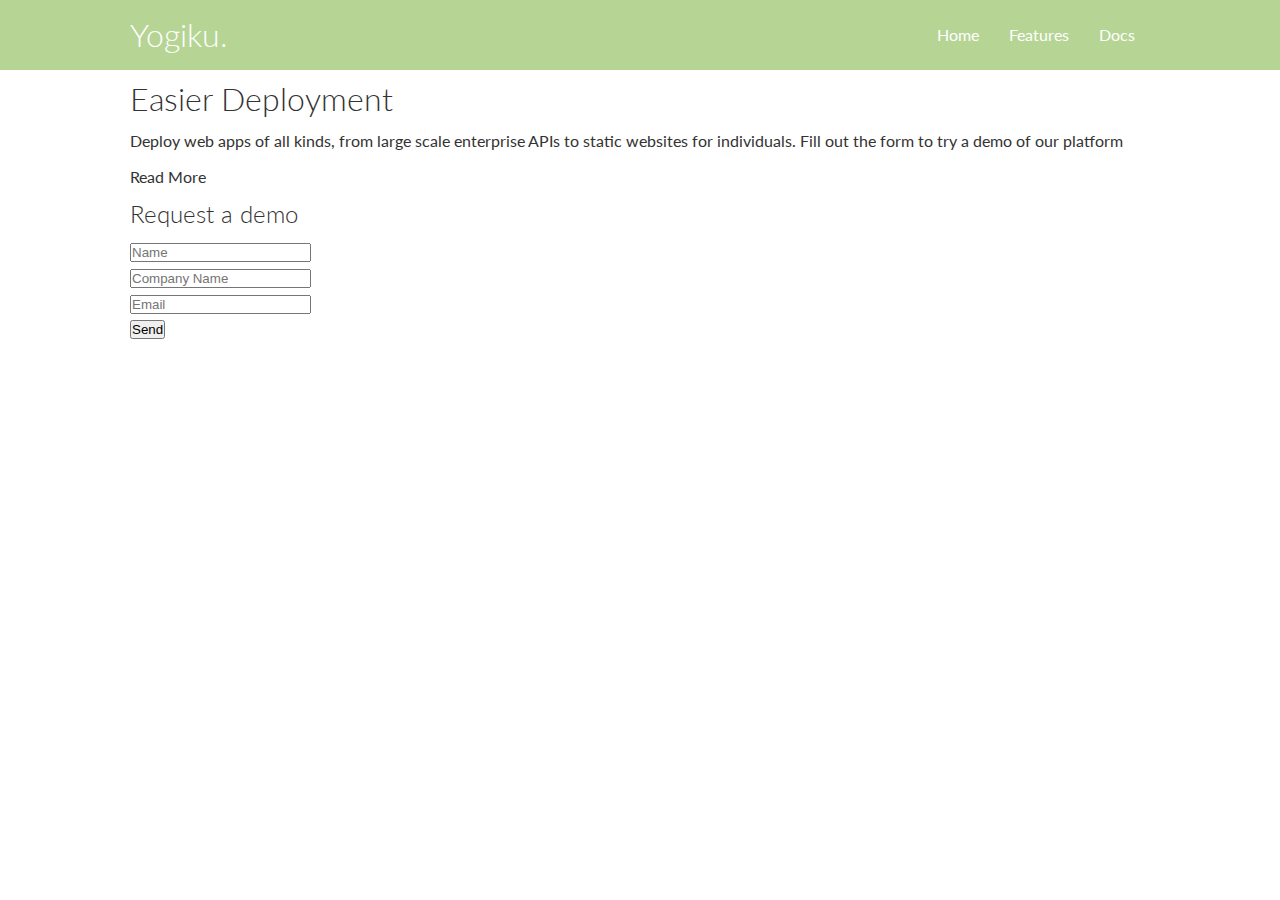
==== index.html @ 97081c88 "Starting the project" ====
<!DOCTYPE html>
<html lang="en">
<head>
    <meta charset="UTF-8">
    <meta http-equiv="X-UA-Compatible" content="IE=edge">
    <meta name="viewport" content="width=device-width, initial-scale=1.0">
    <link rel="stylesheet" href="css/style.css">
    <link rel="stylesheet" href="https://cdnjs.cloudflare.com/ajax/libs/font-awesome/5.15.4/css/all.min.css" integrity="sha512-YWzhKL2whUzgiheMoBFwW8CKV4qpHQAEuvilg9FAn5VJUDwKZZxkJNuGM4XkWuk94WCrrwslk8yWNGmY1EduTA==" crossorigin="anonymous" referrerpolicy="no-referrer" />
    <title>Yogiku | Cloud Hosting Made Easy</title>
</head>
<body>

        <!-- Navbar -->
        <div class="navbar">
            <div class="container flex">
                <h1 class="logo">Yogiku.</h1>
                <nav>
                    <ul>
                        <li><a href="index.html">Home</a></li>
                        <li><a href="features.html">Features</a></li>
                        <li><a href="Docs.html">Docs</a></li>
                        
                    </ul>
                </nav>
            </div>
        </div>

        <!-- Showcase-->

        <section class="showcase">
            <div class="container grid">
                <div class="showcase-text">
                    <h1>Easier Deployment</h1>
                    <p>Deploy web apps of all kinds, from large scale enterprise APIs to static websites for individuals. Fill out the form to try a demo of our platform</p>
                    <a href="features.html" class="btn btn-outline">Read More</a>
                </div>

                <div class="showcase-form card">
                    <h2>Request a demo</h2>
                    <form>
                        <div class="form-control">
                            <input type="text" name="name" placeholder="Name" required>
                        </div>
                        <div class="form-control">
                            <input type="text" name="company" placeholder="Company Name" required>
                        </div>
                        <div class="form-control">
                            <input type="email" name="email" placeholder="Email" required>
                        </div>
                        <input type="submit" value="Send" class="btn btn-primary">
                    </form>
                </div>
            </div>
        </section>
    
</body>
</html>
---- css/style.css ----
@import url('https://fonts.googleapis.com/css2?family=Lato:wght@300&display=swap');


* {
    box-sizing: border-box;
    padding: 0;
    margin:0;

}

body{
    font-family: 'Lato', sans-serif;
    color:#333;
    line-height: 1.6;
}

ul{
    list-style-type: none;
}

a{
    text-decoration: none;
    color:#333;
}

h1,h2 {
    font-weight: 300;
    line-height: 1.2;
    margin: 10px 0;
}

p{
    margin: 10px 0;
}

img{
    width:100%
}

.navbar{
    background-color: #b6d595;
    color:#fff;
    height:70px;
}

.navbar ul{
    display: flex;
}

.navbar a{
    color:#fff;
    padding: 10px;
    margin: 0 5px;
}

.navbar a:hover{
    border-bottom: 2 px #fff solid;
}

.navbar .flex{
    justify-content: space-between;
}

.container{
    max-width: 1100px;
    margin:0 auto;
    overflow: auto;
    padding: 0 40px;
}

.flex{
    display: flex;
    justify-content: center;
    align-items: center;
    height: 100%;
}
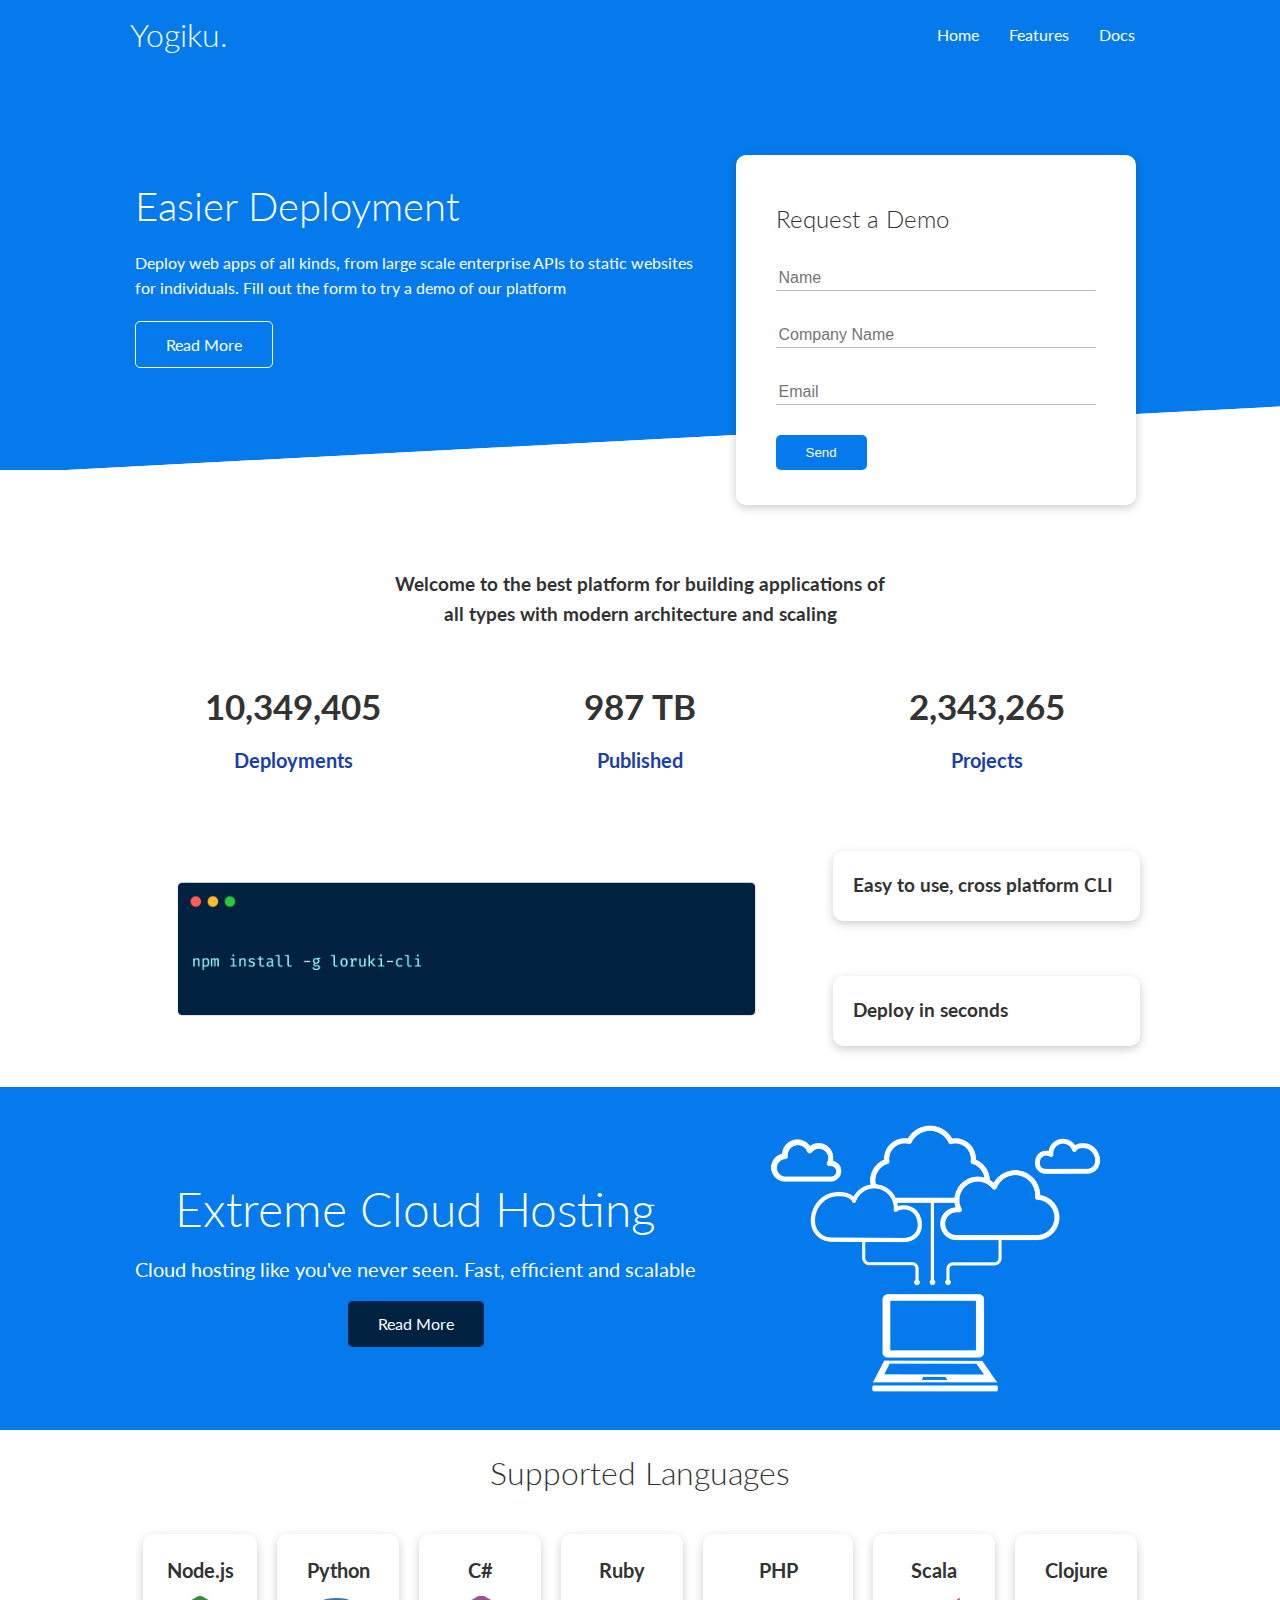
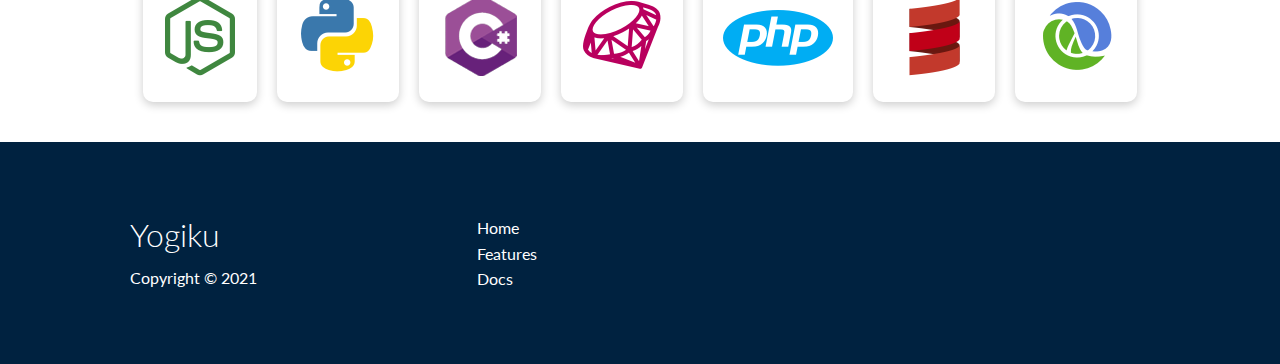
==== commit 60a818ce: "Completed" ====
--- a/index.html
+++ b/index.html
@@ -2,56 +2,181 @@
 <html lang="en">
 <head>
     <meta charset="UTF-8">
-    <meta http-equiv="X-UA-Compatible" content="IE=edge">
     <meta name="viewport" content="width=device-width, initial-scale=1.0">
+    <link rel="stylesheet" href="https://cdnjs.cloudflare.com/ajax/libs/font-awesome/5.15.1/css/all.min.css" integrity="sha512-+4zCK9k+qNFUR5X+cKL9EIR+ZOhtIloNl9GIKS57V1MyNsYpYcUrUeQc9vNfzsWfV28IaLL3i96P9sdNyeRssA==" crossorigin="anonymous" />
+    <link rel="stylesheet" href="css/utilities.css">
     <link rel="stylesheet" href="css/style.css">
-    <link rel="stylesheet" href="https://cdnjs.cloudflare.com/ajax/libs/font-awesome/5.15.4/css/all.min.css" integrity="sha512-YWzhKL2whUzgiheMoBFwW8CKV4qpHQAEuvilg9FAn5VJUDwKZZxkJNuGM4XkWuk94WCrrwslk8yWNGmY1EduTA==" crossorigin="anonymous" referrerpolicy="no-referrer" />
     <title>Yogiku | Cloud Hosting Made Easy</title>
 </head>
 <body>
+    <!-- Navbar -->
+    <div class="navbar">
+        <div class="container flex">
+            <h1 class="logo">Yogiku.</h1>
+            <nav>
+                <ul>
+                    <li><a href="index.html">Home</a></li>
+                    <li><a href="features.html">Features</a></li>
+                    <li><a href="docs.html">Docs</a></li>
+                </ul>
+            </nav>
+        </div>
+    </div>
+    
+    <!-- Showcase -->
+    <section class="showcase">
+        <div class="container grid">
+            <div class="showcase-text">
+                <h1>Easier Deployment</h1>
+                <p>Deploy web apps of all kinds, from large scale enterprise APIs to static websites for individuals. Fill out the form to try a demo of our platform</p>
+                <a href="features.html" class="btn btn-outline">Read More</a>
+            </div>
 
-        <!-- Navbar -->
-        <div class="navbar">
-            <div class="container flex">
-                <h1 class="logo">Yogiku.</h1>
-                <nav>
-                    <ul>
-                        <li><a href="index.html">Home</a></li>
-                        <li><a href="features.html">Features</a></li>
-                        <li><a href="Docs.html">Docs</a></li>
-                        
-                    </ul>
-                </nav>
+            <div class="showcase-form card">
+                <h2>Request a Demo</h2>
+                 <!--  <form name="contact" netlify-honeypot="bot-field" method="POST" data-netlify="true">
+                    <input type="hidden" name="form-name" value="contact">
+                    <p class="hidden">
+                        <label>Don’t fill this out if you're human: <input name="bot-field" /></label>
+                      </p>
+                    <div class="form-control">
+                        <input type="text" name="name" placeholder="Name" required>
+                    </div>
+                    <div class="form-control">
+                        <input type="text" name="company" placeholder="Company Name" required>
+                    </div>
+                    <div class="form-control">
+                        <input type="email" name="email" placeholder="Email" required>
+                    </div>
+                    <input type="submit" value="Send" class="btn btn-primary">
+                </form> -->
+                 <form>
+                    <div class="form-control">
+                        <input type="text" name="name" placeholder="Name" required>
+                    </div>
+                    <div class="form-control">
+                        <input type="text" name="company" placeholder="Company Name" required>
+                    </div>
+                    <div class="form-control">
+                        <input type="email" name="email" placeholder="Email" required>
+                    </div>
+                    <input type="submit" value="Send" class="btn btn-primary">
+                </form>
             </div>
         </div>
+    </section>
 
-        <!-- Showcase-->
+    <!-- Stats -->
+    <section class="stats">
+        <div class="container">
+            <h3 class="stats-heading text-center my-1">
+                Welcome to the best platform for building applications of all types with modern architecture and scaling
+            </h3>
 
-        <section class="showcase">
-            <div class="container grid">
-                <div class="showcase-text">
-                    <h1>Easier Deployment</h1>
-                    <p>Deploy web apps of all kinds, from large scale enterprise APIs to static websites for individuals. Fill out the form to try a demo of our platform</p>
-                    <a href="features.html" class="btn btn-outline">Read More</a>
+            <div class="grid grid-3 text-center my-4">
+                <div>
+                    <i class="fas fa-server fa-3x"></i>
+                    <h3>10,349,405</h3>
+                    <p class="text-secondary">Deployments</p>
                 </div>
-
-                <div class="showcase-form card">
-                    <h2>Request a demo</h2>
-                    <form>
-                        <div class="form-control">
-                            <input type="text" name="name" placeholder="Name" required>
-                        </div>
-                        <div class="form-control">
-                            <input type="text" name="company" placeholder="Company Name" required>
-                        </div>
-                        <div class="form-control">
-                            <input type="email" name="email" placeholder="Email" required>
-                        </div>
-                        <input type="submit" value="Send" class="btn btn-primary">
-                    </form>
+                <div>
+                    <i class="fas fa-upload fa-3x"></i>
+                    <h3>987 TB</h3>
+                    <p class="text-secondary">Published</p>
+                </div>
+                <div>
+                    <i class="fas fa-project-diagram fa-3x"></i>
+                    <h3>2,343,265</h3>
+                    <p class="text-secondary">Projects</p>
                 </div>
             </div>
-        </section>
-    
+        </div>
+    </section>
+
+    <!-- Cli -->
+    <section class="cli">
+        <div class="container grid">
+            <img src="images/cli.png" alt="">
+            <div class="card">
+                <h3>Easy to use, cross platform CLI</h3>
+            </div>
+            <div class="card">
+                <h3>Deploy in seconds</h3>
+            </div>
+        </div>
+    </section>
+
+    <!-- Cloud -->
+    <section class="cloud bg-primary my-2 py-2">
+        <div class="container grid">
+            <div class="text-center">
+                <h2 class="lg">Extreme Cloud Hosting</h2>
+                <p class="lead my-1">Cloud hosting like you've never seen. Fast, efficient and scalable</p>
+                <a href="features.html" class="btn btn-dark">Read More</a>
+            </div>
+            <img src="images/cloud.png" alt="">
+        </div>
+    </section>
+
+    <!-- Languages -->
+    <section class="languages">
+        <h2 class="md text-center my-2">
+            Supported Languages
+        </h2>
+        <div class="container flex">
+            <div class="card">
+                <h4>Node.js</h4>
+                <img src="images/logos/node.png" alt="">
+            </div>
+            <div class="card">
+                <h4>Python</h4>
+                <img src="images/logos/python.png" alt="">
+              </div>
+              <div class="card">
+                <h4>C#</h4>
+                <img src="images/logos/csharp.png" alt="">
+              </div>
+              <div class="card">
+                <h4>Ruby</h4>
+                <img src="images/logos/ruby.png" alt="">
+              </div>
+              <div class="card">
+                <h4>PHP</h4>
+                <img src="images/logos/php.png" alt="">
+              </div>
+              <div class="card">
+                <h4>Scala</h4>
+                <img src="images/logos/scala.png" alt="">
+              </div>
+              <div class="card">
+                <h4>Clojure</h4>
+                <img src="images/logos/clojure.png" alt="">
+              </div>
+        </div>
+    </section>
+
+    <!-- Footer -->
+    <footer class="footer bg-dark py-5">
+        <div class="container grid grid-3">
+            <div>
+                <h1>Yogiku
+                </h1>
+                <p>Copyright &copy; 2021</p>
+            </div>
+            <nav>
+                <ul>
+                    <li><a href="index.html">Home</a></li>
+                    <li><a href="features.html">Features</a></li>
+                    <li><a href="docs.html">Docs</a></li>
+                </ul>
+            </nav>
+            <div class="social">
+                <a href="#"><i class="fab fa-github fa-2x"></i></a>
+                <a href="#"><i class="fab fa-facebook fa-2x"></i></a>
+                <a href="#"><i class="fab fa-instagram fa-2x"></i></a>
+                <a href="#"><i class="fab fa-twitter fa-2x"></i></a>
+            </div>
+        </div>
+    </footer>
 </body>
-</html>+</html>
--- a/css/utilities.css
+++ b/css/utilities.css
@@ -0,0 +1,235 @@
+.container {
+    max-width: 1100px;
+    margin: 0 auto;
+    overflow: auto;
+    padding: 0 40px;
+  }
+  
+  .card {
+    background-color: #fff;
+    color: #333;
+    border-radius: 10px;
+    box-shadow: 0 3px 10px rgba(0, 0, 0, 0.2);
+    padding: 20px;
+    margin: 10px;
+  }
+  
+  .btn {
+    display: inline-block;
+    padding: 10px 30px;
+    cursor: pointer;
+    background: var(--primary-color);
+    color: #fff;
+    border: none;
+    border-radius: 5px;
+  }
+  
+  .btn-outline {
+    background-color: transparent;
+    border: 1px #fff solid;
+  }
+  
+  .btn:hover {
+    transform: scale(0.98);
+  }
+  
+  /* Backgrounds & colored buttons */
+  .bg-primary,
+  .btn-primary {
+    background-color: var(--primary-color);
+    color: #fff;
+  }
+  
+  .bg-secondary,
+  .btn-secondary {
+    background-color: var(--secondary-color);
+    color: #fff;
+  }
+  
+  .bg-dark,
+  .btn-dark {
+    background-color: var(--dark-color);
+    color: #fff;
+  }
+  
+  .bg-light,
+  .btn-light {
+    background-color: var(--light-color);
+    color: #333;
+  }
+  
+  .bg-primary a,
+  .btn-primary a,
+  .bg-secondary a,
+  .btn-secondary a,
+  .bg-dark a,
+  .btn-dark a {
+    color: #fff;
+  }
+  
+  /* Text colors */
+  .text-primary {
+    color: var(--primary-color);
+  }
+  
+  .text-secondary {
+    color: var(--secondary-color);
+  }
+  
+  .text-dark {
+    color: var(--dark-color);
+  }
+  
+  .text-light {
+    color: var(--light-color);
+  }
+  
+  /* Text sizes */
+  .lead {
+    font-size: 20px;
+  }
+  
+  .sm {
+    font-size: 1rem;
+  }
+  
+  .md {
+    font-size: 2rem;
+  }
+  
+  .lg {
+    font-size: 3rem;
+  }
+  
+  .xl {
+    font-size: 4rem;
+  }
+  
+  .text-center {
+    text-align: center;
+  }
+  
+  /* Alert */
+  .alert {
+    background-color: var(--light-color);
+    padding: 10px 20px;
+    font-weight: bold;
+    margin: 15px 0;
+  }
+  
+  .alert i {
+    margin-right: 10px;
+  }
+  
+  .alert-success {
+    background-color: var(--success-color);
+    color: #fff;
+  }
+  
+  .alert-error {
+    background-color: var(--error-color);
+    color: #fff;
+  }
+  
+  .flex {
+    display: flex;
+    justify-content: center;
+    align-items: center;
+    height: 100%;
+  }
+  
+  .grid {
+    display: grid;
+    grid-template-columns: repeat(2, 1fr);
+    gap: 20px;
+    justify-content: center;
+    align-items: center;
+    height: 100%;
+  }
+  
+  .grid-3 {
+    grid-template-columns: repeat(3, 1fr);
+  }
+  
+  /* Margin */
+  .my-1 {
+    margin: 1rem 0;
+  }
+  
+  .my-2 {
+    margin: 1.5rem 0;
+  }
+  
+  .my-3 {
+    margin: 2rem 0;
+  }
+  
+  .my-4 {
+    margin: 3rem 0;
+  }
+  
+  .my-5 {
+    margin: 4rem 0;
+  }
+  
+  .m-1 {
+    margin: 1rem;
+  }
+  
+  .m-2 {
+    margin: 1.5rem;
+  }
+  
+  .m-3 {
+    margin: 2rem;
+  }
+  
+  .m-4 {
+    margin: 3rem;
+  }
+  
+  .m-5 {
+    margin: 4rem;
+  }
+  
+  /* Padding */
+  .py-1 {
+    padding: 1rem 0;
+  }
+  
+  .py-2 {
+    padding: 1.5rem 0;
+  }
+  
+  .py-3 {
+    padding: 2rem 0;
+  }
+  
+  .py-4 {
+    padding: 3rem 0;
+  }
+  
+  .py-5 {
+    padding: 4rem 0;
+  }
+  
+  .p-1 {
+    padding: 1rem;
+  }
+  
+  .p-2 {
+    padding: 1.5rem;
+  }
+  
+  .p-3 {
+    padding: 2rem;
+  }
+  
+  .p-4 {
+    padding: 3rem;
+  }
+  
+  .p-5 {
+    padding: 4rem;
+  }
+  --- a/css/style.css
+++ b/css/style.css
@@ -1,77 +1,392 @@
-
 @import url('https://fonts.googleapis.com/css2?family=Lato:wght@300&display=swap');
 
+:root {
+  --primary-color: #047aed;
+  --secondary-color: #1c3fa8;
+  --dark-color: #002240;
+  --light-color: #f4f4f4;
+  --success-color: #5cb85c;
+  --error-color: #d9534f;
+}
 
 * {
-    box-sizing: border-box;
-    padding: 0;
-    margin:0;
-
-}
-
-body{
-    font-family: 'Lato', sans-serif;
-    color:#333;
-    line-height: 1.6;
-}
-
-ul{
-    list-style-type: none;
-}
-
-a{
-    text-decoration: none;
-    color:#333;
-}
-
-h1,h2 {
-    font-weight: 300;
-    line-height: 1.2;
-    margin: 10px 0;
-}
-
-p{
-    margin: 10px 0;
-}
-
-img{
-    width:100%
-}
-
-.navbar{
-    background-color: #b6d595;
-    color:#fff;
-    height:70px;
-}
-
-.navbar ul{
-    display: flex;
-}
-
-.navbar a{
-    color:#fff;
+  box-sizing: border-box;
+  padding: 0;
+  margin: 0;
+}
+
+body {
+  font-family: 'Lato', sans-serif;
+  color: #333;
+  line-height: 1.6;
+}
+
+ul {
+  list-style-type: none;
+}
+
+a {
+  text-decoration: none;
+  color: #333;
+}
+
+h1,
+h2 {
+  font-weight: 300;
+  line-height: 1.2;
+  margin: 10px 0;
+}
+
+p {
+  margin: 10px 0;
+}
+
+img {
+  width: 100%;
+}
+
+code,
+pre {
+  background: #333;
+  color: #fff;
+  padding: 10px;
+}
+
+.hidden {
+  visibility: hidden;
+  height: 0;
+}
+
+/* Navbar */
+.navbar {
+  background-color: var(--primary-color);
+  color: #fff;
+  height: 70px;
+}
+
+.navbar ul {
+  display: flex;
+}
+
+.navbar a {
+  color: #fff;
+  padding: 10px;
+  margin: 0 5px;
+}
+
+.navbar a:hover {
+  border-bottom: 2px #fff solid;
+}
+
+.navbar .flex {
+  justify-content: space-between;
+}
+
+/* Showcase */
+.showcase {
+  height: 400px;
+  background-color: var(--primary-color);
+  color: #fff;
+  position: relative;
+}
+
+.showcase h1 {
+  font-size: 40px;
+}
+
+.showcase p {
+  margin: 20px 0;
+}
+
+.showcase .grid {
+  overflow: visible;
+  grid-template-columns: 55% auto;
+  gap: 30px;
+}
+
+.showcase-text {
+  animation: slideInFromLeft 1s ease-in;
+}
+
+.showcase-form {
+  position: relative;
+  top: 60px;
+  height: 350px;
+  width: 400px;
+  padding: 40px;
+  z-index: 100;
+  justify-self: flex-end;
+  animation: slideInFromRight 1s ease-in;
+}
+
+.showcase-form .form-control {
+  margin: 30px 0;
+}
+
+.showcase-form input[type='text'],
+.showcase-form input[type='email'] {
+  border: 0;
+  border-bottom: 1px solid #b4becb;
+  width: 100%;
+  padding: 3px;
+  font-size: 16px;
+}
+
+.showcase-form input:focus {
+  outline: none;
+}
+
+.showcase::before,
+.showcase::after {
+  content: '';
+  position: absolute;
+  height: 100px;
+  bottom: -70px;
+  right: 0;
+  left: 0;
+  background: #fff;
+  transform: skewY(-3deg);
+  -webkit-transform: skewY(-3deg);
+  -moz-transform: skewY(-3deg);
+  -ms-transform: skewY(-3deg);
+}
+
+/* Stats */
+.stats {
+  padding-top: 100px;
+  animation: slideInFromBottom 1s ease-in;
+}
+
+.stats-heading {
+  max-width: 500px;
+  margin: auto;
+}
+
+.stats .grid h3 {
+  font-size: 35px;
+}
+
+.stats .grid p {
+  font-size: 20px;
+  font-weight: bold;
+}
+
+/* Cli */
+.cli .grid {
+  grid-template-columns: repeat(3, 1fr);
+  grid-template-rows: repeat(2, 1fr);
+}
+
+.cli .grid > *:first-child {
+  grid-column: 1 / span 2;
+  grid-row: 1 / span 2;
+}
+
+/* Cloud */
+.cloud .grid {
+  grid-template-columns: 4fr 3fr;
+}
+
+/* Languages */
+
+.languages .flex {
+  flex-wrap: wrap;
+}
+
+.languages .card {
+  text-align: center;
+  margin: 18px 10px 40px;
+  transition: transform 0.2s ease-in;
+}
+
+.languages .card h4 {
+  font-size: 20px;
+  margin-bottom: 10px;
+}
+
+.languages .card:hover {
+  transform: translateY(-15px);
+}
+
+/* Features */
+.features-head img,
+.docs-head img {
+  width: 200px;
+  justify-self: flex-end;
+}
+
+.features-sub-head img {
+  width: 300px;
+  justify-self: flex-end;
+}
+
+.features-main .card > i {
+  margin-right: 20px;
+}
+
+.features-main .grid {
+  padding: 30px;
+}
+
+.features-main .grid > *:first-child {
+  grid-column: 1 / span 3;
+}
+
+.features-main .grid > *:nth-child(2) {
+  grid-column: 1 / span 2;
+}
+
+/* Docs */
+.docs-main h3 {
+  margin: 20px 0;
+}
+
+.docs-main .grid {
+  grid-template-columns: 1fr 2fr;
+  align-items: flex-start;
+}
+
+.docs-main nav li {
+  font-size: 17px;
+  padding-bottom: 5px;
+  margin-bottom: 5px;
+  border-bottom: 1px #ccc solid;
+}
+
+.docs-main a:hover {
+  font-weight: bold;
+}
+
+/* Footer */
+.footer .social a {
+  margin: 0 10px;
+}
+
+.fa-github:hover {
+  color: #000000;
+}
+
+.fa-facebook:hover {
+  color: #1773EA;
+}
+
+.fa-instagram:hover {
+  color: #B32E87;
+}
+
+.fa-twitter:hover {
+  color: #1C9CEA;
+}
+
+/* Animations */
+@keyframes slideInFromLeft {
+  0% {
+    transform: translateX(-100%);
+  }
+
+  100% {
+    transform: translateX(0);
+  }
+}
+
+@keyframes slideInFromRight {
+  0% {
+    transform: translateX(100%);
+  }
+
+  100% {
+    transform: translateX(0);
+  }
+}
+
+@keyframes slideInFromTop {
+  0% {
+    transform: translateY(-100%);
+  }
+
+  100% {
+    transform: translateX(0);
+  }
+}
+
+@keyframes slideInFromBottom {
+  0% {
+    transform: translateY(100%);
+  }
+
+  100% {
+    transform: translateX(0);
+  }
+}
+
+/* Tablets and under */
+@media (max-width: 768px) {
+  .grid,
+  .showcase .grid,
+  .stats .grid,
+  .cli .grid,
+  .cloud .grid,
+  .features-main .grid,
+  .docs-main .grid {
+    grid-template-columns: 1fr;
+    grid-template-rows: 1fr;
+  }
+
+  .showcase {
+    height: auto;
+  }
+
+  .showcase-text {
+    text-align: center;
+    margin-top: 40px;
+    animation: slideInFromTop 1s ease-in;
+  }
+
+  .showcase-form {
+    justify-self: center;
+    margin: auto;
+    animation: slideInFromBottom 1s ease-in;
+  }
+
+  .cli .grid > *:first-child {
+    grid-column: 1;
+    grid-row: 1;
+  }
+
+  .features-head,
+  .features-sub-head,
+  .docs-head {
+    text-align: center;
+  }
+
+  .features-head img,
+  .features-sub-head img,
+  .docs-head img {
+    justify-self: center;
+  }
+
+  .features-main .grid > *:first-child,
+  .features-main .grid > *:nth-child(2) {
+    grid-column: 1;
+  }
+}
+
+/* Mobile */
+@media (max-width: 500px) {
+  .navbar {
+    height: 110px;
+  }
+
+  .navbar .flex {
+    flex-direction: column;
+  }
+
+  .navbar ul {
     padding: 10px;
-    margin: 0 5px;
-}
-
-.navbar a:hover{
-    border-bottom: 2 px #fff solid;
-}
-
-.navbar .flex{
-    justify-content: space-between;
-}
-
-.container{
-    max-width: 1100px;
-    margin:0 auto;
-    overflow: auto;
-    padding: 0 40px;
-}
-
-.flex{
-    display: flex;
-    justify-content: center;
-    align-items: center;
-    height: 100%;
-}
+    background-color: rgba(0, 0, 0, 0.1);
+  }
+  
+  .showcase-form {
+    width: 300px;
+  }
+}
